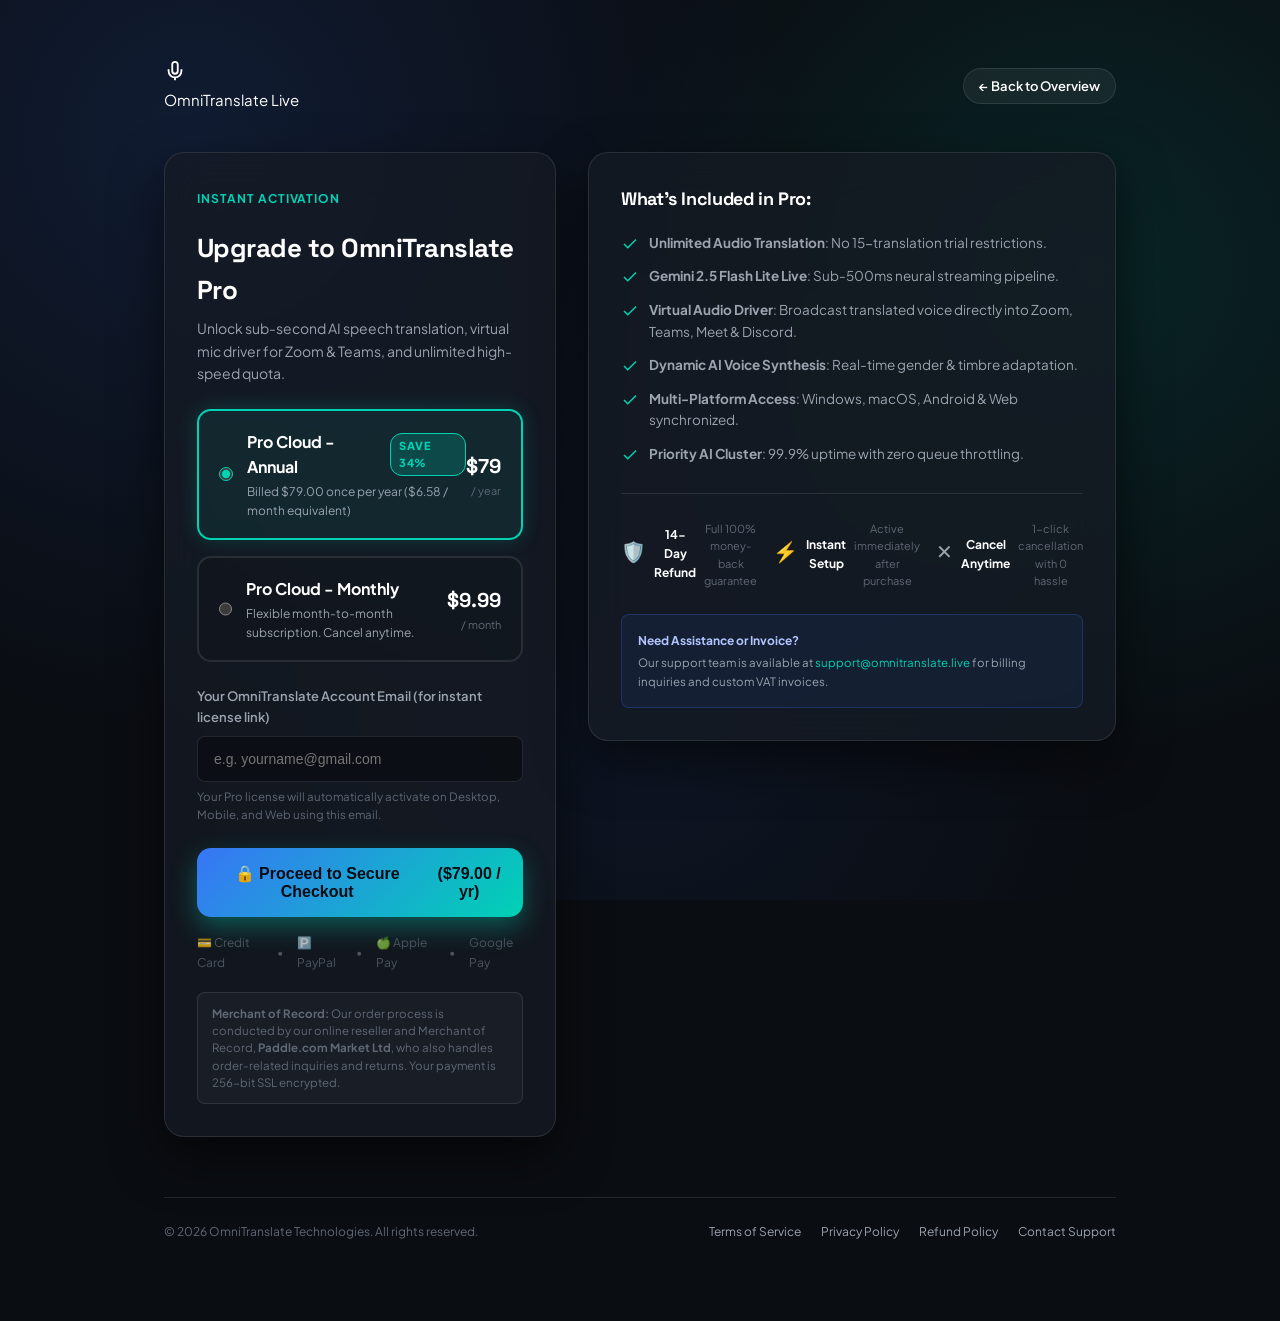
==== checkout.html @ 0e105b20 "feat(billing): add Paddle-compliant checkout page, refund policy, terms, privacy, and vercel routing" ====
<!DOCTYPE html>
<html lang="en">
<head>
  <meta charset="UTF-8">
  <meta name="viewport" content="width=device-width, initial-scale=1.0">
  <title>OmniTranslate Live - Secure Checkout &amp; Pro Upgrade</title>
  <meta name="description" content="Upgrade to OmniTranslate Live Pro Cloud. Unlimited sub-second speech translation, Gemini AI Flash Live, Virtual Audio Cable, and dynamic AI voice cloning.">
  <link rel="icon" href="data:image/svg+xml,<svg xmlns=%22http://www.w3.org/2000/svg%22 viewBox=%220 0 100 100%22><text y=%22.9em%22 font-size=%2290%22>⚡</text></svg>">
  
  <link rel="preconnect" href="https://fonts.googleapis.com">
  <link rel="preconnect" href="https://fonts.gstatic.com" crossorigin>
  <link href="https://fonts.googleapis.com/css2?family=Plus+Jakarta+Sans:wght@400;500;600;700;800&family=Space+Grotesk:wght@500;600;700&display=swap" rel="stylesheet">
  
  <link rel="stylesheet" href="styles.css">

  <style>
    .checkout-container {
      max-width: 1000px;
      margin: 40px auto 80px;
      padding: 0 24px;
    }

    .checkout-nav {
      display: flex;
      justify-content: space-between;
      align-items: center;
      padding: 20px 0 40px;
    }

    .checkout-grid {
      display: grid;
      grid-template-columns: 1.2fr 0.8fr;
      gap: 32px;
      align-items: start;
    }

    @media (max-width: 860px) {
      .checkout-grid {
        grid-template-columns: 1fr;
      }
    }

    .checkout-card {
      background: var(--surface-card);
      border: 1px solid var(--surface-border);
      border-radius: var(--radius-lg);
      padding: 32px;
      backdrop-filter: blur(20px);
      box-shadow: var(--shadow-glass);
    }

    .plan-selector-box {
      display: flex;
      flex-direction: column;
      gap: 16px;
      margin: 24px 0;
    }

    .plan-option {
      display: flex;
      align-items: center;
      justify-content: space-between;
      padding: 18px 20px;
      border: 2px solid var(--surface-border);
      border-radius: var(--radius-md);
      background: var(--surface-inner);
      cursor: pointer;
      transition: all 0.2s ease;
    }

    .plan-option:hover {
      border-color: rgba(56, 117, 246, 0.5);
      background: rgba(56, 117, 246, 0.05);
    }

    .plan-option.selected {
      border-color: var(--secondary-teal);
      background: rgba(0, 210, 180, 0.08);
      box-shadow: 0 0 20px rgba(0, 210, 180, 0.2);
    }

    .plan-radio-row {
      display: flex;
      align-items: center;
      gap: 14px;
    }

    .plan-radio {
      width: 20px;
      height: 20px;
      accent-color: var(--secondary-teal);
    }

    .plan-title {
      font-size: 16px;
      font-weight: 700;
      color: #FFF;
    }

    .plan-subtitle {
      font-size: 12px;
      color: var(--text-secondary);
      margin-top: 2px;
    }

    .plan-price-tag {
      text-align: right;
    }

    .plan-price-val {
      font-size: 20px;
      font-weight: 800;
      color: #FFF;
      font-family: var(--font-display);
    }

    .plan-price-period {
      font-size: 11px;
      color: var(--text-muted);
    }

    .save-pill {
      background: rgba(0, 210, 180, 0.2);
      border: 1px solid var(--secondary-teal);
      color: var(--secondary-teal);
      font-size: 11px;
      font-weight: 800;
      padding: 3px 8px;
      border-radius: 12px;
      text-transform: uppercase;
      letter-spacing: 0.5px;
      margin-left: 8px;
    }

    .checkout-input-group {
      margin-top: 20px;
    }

    .checkout-input-group label {
      display: block;
      font-size: 13px;
      font-weight: 600;
      color: var(--text-secondary);
      margin-bottom: 8px;
    }

    .checkout-input {
      width: 100%;
      background: rgba(10, 13, 18, 0.8);
      border: 1px solid var(--surface-border);
      border-radius: var(--radius-sm);
      padding: 14px 16px;
      color: #FFF;
      font-size: 14px;
      outline: none;
      transition: border-color 0.2s;
    }

    .checkout-input:focus {
      border-color: var(--secondary-teal);
      box-shadow: 0 0 15px rgba(0, 210, 180, 0.2);
    }

    .btn-checkout-submit {
      width: 100%;
      background: var(--primary-gradient);
      border: none;
      color: #070B14;
      font-size: 16px;
      font-weight: 800;
      padding: 16px;
      border-radius: var(--radius-md);
      cursor: pointer;
      display: flex;
      align-items: center;
      justify-content: center;
      gap: 10px;
      margin-top: 24px;
      transition: transform 0.2s, box-shadow 0.2s;
      box-shadow: 0 10px 25px rgba(0, 210, 180, 0.35);
    }

    .btn-checkout-submit:hover {
      transform: translateY(-2px);
      box-shadow: 0 15px 35px rgba(0, 210, 180, 0.5);
    }

    .trust-badges {
      display: grid;
      grid-template-columns: repeat(3, 1fr);
      gap: 16px;
      margin-top: 28px;
      padding-top: 24px;
      border-top: 1px solid var(--surface-border);
    }

    .trust-item {
      text-align: center;
    }

    .trust-icon {
      font-size: 20px;
      margin-bottom: 6px;
    }

    .trust-title {
      font-size: 12px;
      font-weight: 700;
      color: #FFF;
    }

    .trust-desc {
      font-size: 11px;
      color: var(--text-muted);
      margin-top: 2px;
    }

    .summary-feature-list {
      list-style: none;
      margin-top: 18px;
    }

    .summary-feature-item {
      display: flex;
      align-items: flex-start;
      gap: 10px;
      font-size: 13.5px;
      color: var(--text-secondary);
      margin-bottom: 12px;
    }

    .summary-feature-item svg {
      color: var(--secondary-teal);
      flex-shrink: 0;
      margin-top: 3px;
    }

    .payment-methods-row {
      display: flex;
      align-items: center;
      justify-content: center;
      gap: 14px;
      margin-top: 16px;
      opacity: 0.75;
      font-size: 12px;
      color: var(--text-muted);
    }

    .mor-notice {
      background: rgba(255, 255, 255, 0.03);
      border: 1px solid var(--surface-border);
      border-radius: var(--radius-sm);
      padding: 12px 14px;
      margin-top: 20px;
      font-size: 11.5px;
      color: var(--text-muted);
      line-height: 1.5;
    }
  </style>
</head>
<body>

  <div class="checkout-container">
    
    <!-- Top Navigation -->
    <div class="checkout-nav">
      <a href="/" class="brand" style="text-decoration:none;">
        <div class="brand-icon">
          <svg width="22" height="22" viewBox="0 0 24 24" fill="none" stroke="currentColor" stroke-width="2">
            <path d="M12 2a3 3 0 0 0-3 3v7a3 3 0 0 0 6 0V5a3 3 0 0 0-3-3Z"/>
            <path d="M19 10v2a7 7 0 0 1-14 0v-2"/>
            <line x1="12" y1="19" x2="12" y2="22"/>
          </svg>
        </div>
        <span>OmniTranslate Live</span>
      </a>

      <a href="/" class="btn btn-glass btn-sm">← Back to Overview</a>
    </div>

    <!-- Main Checkout Section -->
    <div class="checkout-grid">
      
      <!-- Left Column: Plan Selection & Email -->
      <div class="checkout-card">
        <span class="section-tag">Instant Activation</span>
        <h1 style="font-size:26px; font-weight:800; color:#FFF; margin-top:8px;">
          Upgrade to OmniTranslate Pro
        </h1>
        <p style="color:var(--text-secondary); font-size:14px; margin-top:6px;">
          Unlock sub-second AI speech translation, virtual mic driver for Zoom &amp; Teams, and unlimited high-speed quota.
        </p>

        <!-- Plan Selection -->
        <div class="plan-selector-box">
          
          <!-- Option 1: Annual -->
          <label class="plan-option selected" id="optAnnual">
            <div class="plan-radio-row">
              <input type="radio" name="plan" value="annual" class="plan-radio" checked>
              <div>
                <div style="display:flex; align-items:center;">
                  <span class="plan-title">Pro Cloud - Annual</span>
                  <span class="save-pill">Save 34%</span>
                </div>
                <div class="plan-subtitle">Billed $79.00 once per year ($6.58 / month equivalent)</div>
              </div>
            </div>
            <div class="plan-price-tag">
              <div class="plan-price-val">$79</div>
              <div class="plan-price-period">/ year</div>
            </div>
          </label>

          <!-- Option 2: Monthly -->
          <label class="plan-option" id="optMonthly">
            <div class="plan-radio-row">
              <input type="radio" name="plan" value="monthly" class="plan-radio">
              <div>
                <span class="plan-title">Pro Cloud - Monthly</span>
                <div class="plan-subtitle">Flexible month-to-month subscription. Cancel anytime.</div>
              </div>
            </div>
            <div class="plan-price-tag">
              <div class="plan-price-val">$9.99</div>
              <div class="plan-price-period">/ month</div>
            </div>
          </label>

        </div>

        <!-- Account Email -->
        <div class="checkout-input-group">
          <label for="checkoutEmail">Your OmniTranslate Account Email (for instant license link)</label>
          <input type="email" id="checkoutEmail" class="checkout-input" placeholder="e.g. yourname@gmail.com" required>
          <small style="color:var(--text-muted); font-size:11.5px; display:block; margin-top:6px;">
            Your Pro license will automatically activate on Desktop, Mobile, and Web using this email.
          </small>
        </div>

        <!-- Checkout Action Button -->
        <button id="btnProceedCheckout" class="btn-checkout-submit">
          <span>🔒 Proceed to Secure Checkout</span>
          <span id="btnPriceLabel">($79.00 / yr)</span>
        </button>

        <!-- Payment Brands -->
        <div class="payment-methods-row">
          <span>💳 Credit Card</span>
          <span>•</span>
          <span>🅿️ PayPal</span>
          <span>•</span>
          <span>🍏 Apple Pay</span>
          <span>•</span>
          <span>Google Pay</span>
        </div>

        <!-- Merchant of Record Disclosure (Paddle Compliance Requirement) -->
        <div class="mor-notice">
          <strong>Merchant of Record:</strong> Our order process is conducted by our online reseller and Merchant of Record, <strong>Paddle.com Market Ltd</strong>, who also handles order-related inquiries and returns. Your payment is 256-bit SSL encrypted.
        </div>
      </div>

      <!-- Right Column: Order Summary & Guarantee -->
      <div class="checkout-card">
        <h3 style="font-size:18px; font-weight:700; color:#FFF; margin-bottom:12px;">What's Included in Pro:</h3>
        
        <ul class="summary-feature-list">
          <li class="summary-feature-item">
            <svg width="18" height="18" fill="none" stroke="currentColor" stroke-width="2" viewBox="0 0 24 24"><polyline points="20 6 9 17 4 12"/></svg>
            <span><strong>Unlimited Audio Translation</strong>: No 15-translation trial restrictions.</span>
          </li>
          <li class="summary-feature-item">
            <svg width="18" height="18" fill="none" stroke="currentColor" stroke-width="2" viewBox="0 0 24 24"><polyline points="20 6 9 17 4 12"/></svg>
            <span><strong>Gemini 2.5 Flash Lite Live</strong>: Sub-500ms neural streaming pipeline.</span>
          </li>
          <li class="summary-feature-item">
            <svg width="18" height="18" fill="none" stroke="currentColor" stroke-width="2" viewBox="0 0 24 24"><polyline points="20 6 9 17 4 12"/></svg>
            <span><strong>Virtual Audio Driver</strong>: Broadcast translated voice directly into Zoom, Teams, Meet &amp; Discord.</span>
          </li>
          <li class="summary-feature-item">
            <svg width="18" height="18" fill="none" stroke="currentColor" stroke-width="2" viewBox="0 0 24 24"><polyline points="20 6 9 17 4 12"/></svg>
            <span><strong>Dynamic AI Voice Synthesis</strong>: Real-time gender &amp; timbre adaptation.</span>
          </li>
          <li class="summary-feature-item">
            <svg width="18" height="18" fill="none" stroke="currentColor" stroke-width="2" viewBox="0 0 24 24"><polyline points="20 6 9 17 4 12"/></svg>
            <span><strong>Multi-Platform Access</strong>: Windows, macOS, Android &amp; Web synchronized.</span>
          </li>
          <li class="summary-feature-item">
            <svg width="18" height="18" fill="none" stroke="currentColor" stroke-width="2" viewBox="0 0 24 24"><polyline points="20 6 9 17 4 12"/></svg>
            <span><strong>Priority AI Cluster</strong>: 99.9% uptime with zero queue throttling.</span>
          </li>
        </ul>

        <!-- Trust & Guarantee Grid -->
        <div class="trust-badges">
          <div class="trust-item">
            <div class="trust-icon">🛡️</div>
            <div class="trust-title">14-Day Refund</div>
            <div class="trust-desc">Full 100% money-back guarantee</div>
          </div>
          <div class="trust-item">
            <div class="trust-icon">⚡</div>
            <div class="trust-title">Instant Setup</div>
            <div class="trust-desc">Active immediately after purchase</div>
          </div>
          <div class="trust-item">
            <div class="trust-icon">✕</div>
            <div class="trust-title">Cancel Anytime</div>
            <div class="trust-desc">1-click cancellation with 0 hassle</div>
          </div>
        </div>

        <div style="margin-top:24px; padding:16px; background:rgba(56, 117, 246, 0.08); border:1px solid rgba(56, 117, 246, 0.25); border-radius:var(--radius-sm);">
          <div style="font-size:12px; font-weight:700; color:#B2C5FF; margin-bottom:4px;">Need Assistance or Invoice?</div>
          <p style="font-size:11.5px; color:var(--text-secondary); margin:0;">
            Our support team is available at <a href="mailto:support@omnitranslate.live" style="color:var(--secondary-teal); text-decoration:none;">support@omnitranslate.live</a> for billing inquiries and custom VAT invoices.
          </p>
        </div>

      </div>

    </div>

    <!-- Compliance Footer Links (Required by Paddle) -->
    <div style="margin-top:60px; padding-top:24px; border-top:1px solid var(--surface-border); display:flex; justify-content:space-between; align-items:center; flex-wrap:wrap; gap:16px; font-size:12px; color:var(--text-muted);">
      <div>&copy; 2026 OmniTranslate Technologies. All rights reserved.</div>
      <div style="display:flex; gap:20px;">
        <a href="terms.html" style="color:var(--text-secondary); text-decoration:none;">Terms of Service</a>
        <a href="privacy.html" style="color:var(--text-secondary); text-decoration:none;">Privacy Policy</a>
        <a href="refund.html" style="color:var(--text-secondary); text-decoration:none;">Refund Policy</a>
        <a href="mailto:support@omnitranslate.live" style="color:var(--text-secondary); text-decoration:none;">Contact Support</a>
      </div>
    </div>

  </div>

  <!-- Paddle.js Integration -->
  <script src="https://cdn.paddle.com/paddle/v2/paddle.js"></script>
  <script>
    // Initialize Paddle Billing
    // Replace with your Paddle Client-side Token when ready:
    // Paddle.Environment.set('sandbox'); // or 'production'
    // Paddle.Initialize({ token: 'YOUR_PADDLE_CLIENT_TOKEN' });

    let currentPlan = 'annual';
    const optAnnual = document.getElementById('optAnnual');
    const optMonthly = document.getElementById('optMonthly');
    const btnPriceLabel = document.getElementById('btnPriceLabel');
    const checkoutEmailInput = document.getElementById('checkoutEmail');

    // Auto-fill email if passed in query string: ?email=user@example.com&plan=annual
    const urlParams = new URLSearchParams(window.location.search);
    const emailParam = urlParams.get('email');
    const planParam = urlParams.get('plan');

    if (emailParam) {
      checkoutEmailInput.value = emailParam;
    }

    if (planParam === 'monthly') {
      selectPlan('monthly');
    } else {
      selectPlan('annual');
    }

    optAnnual.addEventListener('click', () => selectPlan('annual'));
    optMonthly.addEventListener('click', () => selectPlan('monthly'));

    function selectPlan(plan) {
      currentPlan = plan;
      if (plan === 'annual') {
        optAnnual.classList.add('selected');
        optAnnual.querySelector('input').checked = true;
        optMonthly.classList.remove('selected');
        optMonthly.querySelector('input').checked = false;
        btnPriceLabel.textContent = '($79.00 / yr)';
      } else {
        optMonthly.classList.add('selected');
        optMonthly.querySelector('input').checked = true;
        optAnnual.classList.remove('selected');
        optAnnual.querySelector('input').checked = false;
        btnPriceLabel.textContent = '($9.99 / mo)';
      }
    }

    document.getElementById('btnProceedCheckout').addEventListener('click', () => {
      const email = checkoutEmailInput.value.trim();
      if (!email || !email.includes('@')) {
        alert('Please enter your account email to proceed with checkout.');
        checkoutEmailInput.focus();
        return;
      }

      // If Paddle.js is initialized with live token:
      if (window.Paddle && window.Paddle.Checkout) {
        try {
          window.Paddle.Checkout.open({
            settings: {
              displayMode: 'overlay',
              theme: 'dark',
              locale: 'en'
            },
            customer: {
              email: email
            },
            items: [
              {
                // Paddle Price ID (configurable in Paddle dashboard)
                priceId: currentPlan === 'annual' ? 'pri_pro_annual_79' : 'pri_pro_monthly_999',
                quantity: 1
              }
            ]
          });
          return;
        } catch (e) {
          console.warn('Paddle.js checkout fallback:', e);
        }
      }

      // Friendly fallback alert if Paddle token is still in setup
      alert(`Proceeding to Paddle Checkout for OmniTranslate Pro (${currentPlan === 'annual' ? '$79/year' : '$9.99/month'}) for ${email}. Once your Paddle Client Token is entered, this opens the Paddle payment modal!`);
    });
  </script>
</body>
</html>
---- styles.css ----
:root {
  --surface-dark: #0A0D12;
  --surface-elevated: #12161F;
  --surface-card: rgba(22, 27, 36, 0.75);
  --surface-card-hover: rgba(28, 35, 48, 0.85);
  --surface-inner: rgba(18, 22, 30, 0.6);
  --surface-border: rgba(255, 255, 255, 0.1);
  --surface-border-active: rgba(56, 117, 246, 0.5);
  --surface-border-glow: rgba(0, 210, 180, 0.4);

  --primary-blue: #3875F6;
  --primary-light: #B2C5FF;
  --primary-gradient: linear-gradient(135deg, #3875F6 0%, #00D2B4 100%);
  --secondary-teal: #00D2B4;
  --teal-glow: rgba(0, 210, 180, 0.25);
  --accent-gold: #FEE75C;

  --text-primary: #FFFFFF;
  --text-secondary: #9BA3AF;
  --text-muted: #606876;

  --font-display: 'Space Grotesk', -apple-system, BlinkMacSystemFont, sans-serif;
  --font-body: 'Plus Jakarta Sans', -apple-system, BlinkMacSystemFont, sans-serif;

  --radius-sm: 8px;
  --radius-md: 14px;
  --radius-lg: 20px;
  --radius-xl: 28px;
  --radius-full: 9999px;

  --shadow-glass: 0 20px 50px rgba(0, 0, 0, 0.55);
  --shadow-glow: 0 0 35px rgba(56, 117, 246, 0.25);
  --shadow-teal: 0 0 30px rgba(0, 210, 180, 0.25);
}

*, *::before, *::after {
  box-sizing: border-box;
  margin: 0;
  padding: 0;
}

html {
  scroll-behavior: smooth;
  color-scheme: dark;
}

body {
  background-color: var(--surface-dark);
  color: var(--text-primary);
  font-family: var(--font-body);
  font-size: 15px;
  line-height: 1.6;
  overflow-x: hidden;
  -webkit-font-smoothing: antialiased;
  background-image: 
    radial-gradient(circle at 15% 15%, rgba(56, 117, 246, 0.14) 0%, transparent 45%),
    radial-gradient(circle at 85% 30%, rgba(0, 210, 180, 0.12) 0%, transparent 40%),
    radial-gradient(circle at 50% 80%, rgba(56, 117, 246, 0.08) 0%, transparent 50%);
  background-attachment: fixed;
}

/* Typography Helpers */
h1, h2, h3, h4, h5, h6 {
  font-family: var(--font-display);
  font-weight: 700;
  letter-spacing: -0.02em;
  color: var(--text-primary);
}

a {
  color: inherit;
  text-decoration: none;
}

/* Navigation Bar */
.navbar {
  position: sticky;
  top: 0;
  z-index: 1000;
  background: rgba(10, 13, 18, 0.82);
  backdrop-filter: blur(20px);
  -webkit-backdrop-filter: blur(20px);
  border-bottom: 1px solid var(--surface-border);
  padding: 14px 0;
}

.nav-container {
  max-width: 1240px;
  margin: 0 auto;
  padding: 0 24px;
  display: flex;
  align-items: center;
  justify-content: space-between;
}

.brand-logo {
  display: flex;
  align-items: center;
  gap: 10px;
  font-family: var(--font-display);
  font-size: 20px;
  font-weight: 700;
}

.brand-icon-box {
  width: 36px;
  height: 36px;
  border-radius: var(--radius-md);
  background: linear-gradient(135deg, rgba(56, 117, 246, 0.25), rgba(0, 210, 180, 0.25));
  border: 1px solid rgba(0, 210, 180, 0.4);
  display: flex;
  align-items: center;
  justify-content: center;
  color: var(--secondary-teal);
}

.brand-badge {
  font-size: 10px;
  font-weight: 700;
  padding: 2px 7px;
  border-radius: var(--radius-full);
  background: rgba(0, 210, 180, 0.15);
  border: 1px solid rgba(0, 210, 180, 0.4);
  color: var(--secondary-teal);
  letter-spacing: 0.04em;
}

.nav-links {
  display: flex;
  align-items: center;
  gap: 32px;
  list-style: none;
}

.nav-link {
  color: var(--text-secondary);
  font-size: 14px;
  font-weight: 500;
  transition: color 0.2s ease;
}

.nav-link:hover {
  color: var(--text-primary);
}

.nav-actions {
  display: flex;
  align-items: center;
  gap: 12px;
}

/* Button Components */
.btn {
  display: inline-flex;
  align-items: center;
  justify-content: center;
  gap: 8px;
  padding: 10px 20px;
  border-radius: var(--radius-full);
  font-size: 14px;
  font-weight: 600;
  cursor: pointer;
  transition: all 0.25s cubic-bezier(0.16, 1, 0.3, 1);
  border: none;
}

.btn-primary {
  background: var(--primary-gradient);
  color: #070B11;
  font-weight: 700;
  box-shadow: 0 4px 20px rgba(0, 210, 180, 0.25);
}

.btn-primary:hover {
  transform: translateY(-2px);
  box-shadow: 0 8px 30px rgba(0, 210, 180, 0.45);
}

.btn-glass {
  background: rgba(255, 255, 255, 0.06);
  color: var(--text-primary);
  border: 1px solid var(--surface-border);
  backdrop-filter: blur(12px);
}

.btn-glass:hover {
  background: rgba(255, 255, 255, 0.12);
  border-color: rgba(255, 255, 255, 0.25);
  transform: translateY(-2px);
}

.btn-sm {
  padding: 7px 15px;
  font-size: 13px;
}

.btn-lg {
  padding: 14px 28px;
  font-size: 16px;
}

/* Hero Section */
.hero-section {
  padding: 80px 0 100px;
  position: relative;
  overflow: hidden;
}

.hero-container {
  max-width: 1240px;
  margin: 0 auto;
  padding: 0 24px;
  display: grid;
  grid-template-columns: 1.15fr 1fr;
  gap: 60px;
  align-items: center;
}

.hero-badge {
  display: inline-flex;
  align-items: center;
  gap: 8px;
  padding: 6px 14px;
  border-radius: var(--radius-full);
  background: rgba(56, 117, 246, 0.12);
  border: 1px solid rgba(56, 117, 246, 0.35);
  font-size: 12px;
  font-weight: 600;
  color: var(--primary-light);
  margin-bottom: 24px;
}

.live-dot {
  width: 8px;
  height: 8px;
  border-radius: 50%;
  background-color: var(--secondary-teal);
  box-shadow: 0 0 10px var(--secondary-teal);
  animation: pulse-dot 2s infinite;
}

@keyframes pulse-dot {
  0%, 100% { opacity: 1; transform: scale(1); }
  50% { opacity: 0.5; transform: scale(0.85); }
}

.hero-title {
  font-size: 54px;
  line-height: 1.12;
  margin-bottom: 20px;
  letter-spacing: -0.03em;
}

.gradient-text {
  background: linear-gradient(135deg, #FFFFFF 30%, #B2C5FF 70%, #00D2B4 100%);
  -webkit-background-clip: text;
  -webkit-text-fill-color: transparent;
}

.hero-subtitle {
  font-size: 18px;
  color: var(--text-secondary);
  line-height: 1.6;
  margin-bottom: 36px;
  max-width: 540px;
}

.hero-cta-group {
  display: flex;
  flex-wrap: wrap;
  gap: 14px;
  margin-bottom: 40px;
}

.hero-trust-badges {
  display: flex;
  align-items: center;
  gap: 24px;
  padding-top: 24px;
  border-top: 1px solid rgba(255, 255, 255, 0.08);
}

.trust-item {
  display: flex;
  align-items: center;
  gap: 8px;
  font-size: 13px;
  color: var(--text-secondary);
}

.trust-item svg {
  color: var(--secondary-teal);
}

/* Device Mockups Container */
.hero-visual-wrapper {
  position: relative;
  display: flex;
  justify-content: center;
}

.phone-mockup {
  width: 320px;
  height: 640px;
  background: #0E1218;
  border-radius: 46px;
  padding: 12px;
  border: 4px solid #232938;
  box-shadow: var(--shadow-glass), 0 0 60px rgba(56, 117, 246, 0.2);
  position: relative;
  z-index: 2;
  overflow: hidden;
}

.phone-screen {
  width: 100%;
  height: 100%;
  background: #10141A;
  border-radius: 36px;
  padding: 16px 14px;
  display: flex;
  flex-direction: column;
  position: relative;
  overflow: hidden;
}

.phone-island {
  width: 100px;
  height: 24px;
  background: #000;
  border-radius: var(--radius-full);
  margin: 0 auto 16px;
}

/* Glass Card Component */
.glass-card {
  background: var(--surface-card);
  backdrop-filter: blur(24px);
  -webkit-backdrop-filter: blur(24px);
  border: 1px solid var(--surface-border);
  border-radius: var(--radius-lg);
  box-shadow: var(--shadow-glass);
  position: relative;
  overflow: hidden;
  transition: all 0.3s cubic-bezier(0.16, 1, 0.3, 1);
}

.glass-card::before {
  content: '';
  position: absolute;
  top: 0;
  left: 0;
  right: 0;
  height: 1px;
  background: linear-gradient(90deg, transparent, rgba(255, 255, 255, 0.25), transparent);
}

.glass-card:hover {
  border-color: rgba(255, 255, 255, 0.22);
  transform: translateY(-4px);
  box-shadow: 0 25px 60px rgba(0, 0, 0, 0.65), var(--shadow-glow);
}

/* Phone Mockup Internal Components */
.phone-top-bar {
  display: flex;
  align-items: center;
  justify-content: space-between;
  margin-bottom: 14px;
}

.phone-hero-hud {
  padding: 14px;
  margin-bottom: 12px;
}

.phone-hud-header {
  display: flex;
  align-items: center;
  justify-content: space-between;
  margin-bottom: 10px;
}

.phone-hud-pill {
  display: inline-flex;
  align-items: center;
  gap: 5px;
  padding: 3px 8px;
  border-radius: var(--radius-full);
  background: rgba(0, 210, 180, 0.12);
  border: 1px solid rgba(0, 210, 180, 0.3);
  font-size: 10px;
  font-weight: 700;
  color: var(--secondary-teal);
}

.phone-lang-row {
  display: flex;
  align-items: center;
  justify-content: space-between;
  margin-bottom: 12px;
}

.phone-lang-box {
  flex: 1;
  background: var(--surface-inner);
  border: 1px solid var(--surface-border);
  border-radius: var(--radius-md);
  padding: 6px 10px;
}

.phone-lang-box .label {
  font-size: 8px;
  font-weight: 700;
  color: var(--text-secondary);
  text-transform: uppercase;
}

.phone-lang-box .val {
  font-size: 12px;
  font-weight: 700;
  color: var(--text-primary);
}

.phone-swap-btn {
  width: 28px;
  height: 28px;
  border-radius: 50%;
  background: rgba(255, 255, 255, 0.08);
  border: 1px solid var(--surface-border);
  display: flex;
  align-items: center;
  justify-content: center;
  margin: 0 6px;
  color: var(--primary-light);
}

.phone-btn-start {
  width: 100%;
  padding: 10px;
  border-radius: var(--radius-full);
  background: var(--primary-gradient);
  border: none;
  color: #070B11;
  font-size: 12px;
  font-weight: 700;
  cursor: pointer;
}

/* Floating Subtitle Bubble inside Mockup */
.mockup-floating-bubble {
  background: rgba(18, 22, 30, 0.85);
  backdrop-filter: blur(20px);
  border: 1px solid var(--surface-border-active);
  border-radius: var(--radius-md);
  padding: 12px;
  margin-bottom: 10px;
  box-shadow: 0 10px 30px rgba(0, 0, 0, 0.5);
}

.mockup-sub-header {
  display: flex;
  align-items: center;
  justify-content: space-between;
  margin-bottom: 6px;
}

.audio-waves-anim {
  display: flex;
  align-items: center;
  gap: 3px;
  height: 14px;
}

.wave-bar {
  width: 3px;
  height: 100%;
  background: var(--secondary-teal);
  border-radius: 2px;
  animation: wave-bounce 1.2s infinite ease-in-out;
}

.wave-bar:nth-child(2) { animation-delay: 0.15s; height: 60%; }
.wave-bar:nth-child(3) { animation-delay: 0.3s; height: 100%; }
.wave-bar:nth-child(4) { animation-delay: 0.45s; height: 40%; }
.wave-bar:nth-child(5) { animation-delay: 0.6s; height: 80%; }

@keyframes wave-bounce {
  0%, 100% { transform: scaleY(0.3); }
  50% { transform: scaleY(1); }
}

.sub-original {
  font-size: 11px;
  color: var(--text-secondary);
  line-height: 1.4;
  margin-bottom: 4px;
}

.sub-translated {
  font-size: 13px;
  font-weight: 700;
  color: var(--text-primary);
  line-height: 1.4;
}

/* Desktop Mockup Overlay Behind Phone */
.desktop-backdrop-card {
  position: absolute;
  right: -100px;
  bottom: 30px;
  width: 380px;
  background: rgba(18, 22, 32, 0.88);
  backdrop-filter: blur(24px);
  border: 1px solid var(--surface-border-active);
  border-radius: var(--radius-lg);
  padding: 18px;
  box-shadow: var(--shadow-glass), 0 0 50px rgba(56, 117, 246, 0.25);
  z-index: 3;
}

.desktop-hud-title {
  display: flex;
  align-items: center;
  justify-content: space-between;
  margin-bottom: 12px;
}

.hud-call-badge {
  display: inline-flex;
  align-items: center;
  gap: 6px;
  font-size: 11px;
  font-weight: 600;
  color: var(--primary-light);
  background: rgba(56, 117, 246, 0.15);
  border: 1px solid rgba(56, 117, 246, 0.3);
  padding: 3px 9px;
  border-radius: var(--radius-full);
}

.desktop-hud-controls {
  display: flex;
  align-items: center;
  gap: 10px;
  margin-top: 12px;
  padding-top: 10px;
  border-top: 1px solid rgba(255, 255, 255, 0.08);
}

.hud-mode-pill {
  padding: 4px 10px;
  border-radius: var(--radius-full);
  font-size: 11px;
  font-weight: 700;
  background: rgba(0, 210, 180, 0.15);
  border: 1px solid rgba(0, 210, 180, 0.35);
  color: var(--secondary-teal);
}

/* Platform Showcase Selector Tabs */
.section-header {
  text-align: center;
  max-width: 680px;
  margin: 0 auto 50px;
}

.section-tag {
  display: inline-block;
  font-size: 12px;
  font-weight: 700;
  letter-spacing: 0.08em;
  text-transform: uppercase;
  color: var(--secondary-teal);
  margin-bottom: 12px;
}

.section-title {
  font-size: 38px;
  line-height: 1.2;
  margin-bottom: 16px;
}

.section-desc {
  font-size: 16px;
  color: var(--text-secondary);
}

.platform-tabs-nav {
  display: flex;
  justify-content: center;
  gap: 8px;
  background: rgba(22, 27, 36, 0.8);
  border: 1px solid var(--surface-border);
  padding: 5px;
  border-radius: var(--radius-full);
  width: fit-content;
  margin: 0 auto 50px;
}

.platform-tab-btn {
  display: flex;
  align-items: center;
  gap: 8px;
  padding: 10px 24px;
  border-radius: var(--radius-full);
  font-size: 14px;
  font-weight: 600;
  background: transparent;
  color: var(--text-secondary);
  border: none;
  cursor: pointer;
  transition: all 0.2s ease;
}

.platform-tab-btn.active {
  background: var(--primary-gradient);
  color: #070B11;
  font-weight: 700;
  box-shadow: 0 4px 15px rgba(0, 210, 180, 0.3);
}

/* Feature Cards Grid */
.features-grid {
  display: grid;
  grid-template-columns: repeat(3, 1fr);
  gap: 24px;
  max-width: 1240px;
  margin: 0 auto;
  padding: 0 24px;
}

.feature-card {
  padding: 32px 28px;
  display: flex;
  flex-direction: column;
}

.feature-icon-wrapper {
  width: 52px;
  height: 52px;
  border-radius: var(--radius-md);
  background: rgba(56, 117, 246, 0.12);
  border: 1px solid rgba(56, 117, 246, 0.25);
  display: flex;
  align-items: center;
  justify-content: center;
  color: var(--primary-light);
  margin-bottom: 22px;
}

.feature-card.highlight-teal .feature-icon-wrapper {
  background: rgba(0, 210, 180, 0.12);
  border-color: rgba(0, 210, 180, 0.3);
  color: var(--secondary-teal);
}

.feature-card.highlight-gold .feature-icon-wrapper {
  background: rgba(254, 231, 92, 0.12);
  border-color: rgba(254, 231, 92, 0.3);
  color: var(--accent-gold);
}

.feature-title {
  font-size: 20px;
  margin-bottom: 12px;
}

.feature-text {
  font-size: 14px;
  color: var(--text-secondary);
  line-height: 1.6;
  flex: 1;
}

.feature-footer-pill {
  margin-top: 20px;
  display: inline-flex;
  align-items: center;
  gap: 6px;
  font-size: 11px;
  font-weight: 700;
  color: var(--text-secondary);
  background: rgba(255, 255, 255, 0.05);
  border: 1px solid rgba(255, 255, 255, 0.08);
  padding: 4px 10px;
  border-radius: var(--radius-full);
  width: fit-content;
}

/* Interactive Live Translation Playground */
.playground-section {
  padding: 90px 0;
  position: relative;
}

.playground-box {
  max-width: 980px;
  margin: 0 auto;
  padding: 36px;
}

.playground-controls {
  display: flex;
  align-items: center;
  justify-content: space-between;
  flex-wrap: wrap;
  gap: 16px;
  padding-bottom: 24px;
  margin-bottom: 24px;
  border-bottom: 1px solid var(--surface-border);
}

.scenario-chips {
  display: flex;
  flex-wrap: wrap;
  gap: 8px;
}

.scenario-chip {
  padding: 7px 14px;
  border-radius: var(--radius-full);
  background: rgba(255, 255, 255, 0.05);
  border: 1px solid var(--surface-border);
  font-size: 12px;
  font-weight: 600;
  color: var(--text-secondary);
  cursor: pointer;
  transition: all 0.2s ease;
}

.scenario-chip.active {
  background: rgba(0, 210, 180, 0.15);
  border-color: var(--secondary-teal);
  color: var(--secondary-teal);
}

.playground-viewport {
  background: var(--surface-inner);
  border: 1px solid var(--surface-border);
  border-radius: var(--radius-md);
  padding: 24px;
  display: flex;
  flex-direction: column;
  gap: 16px;
}

.stream-segment {
  display: flex;
  flex-direction: column;
  gap: 6px;
}

.stream-tag {
  display: inline-flex;
  align-items: center;
  gap: 6px;
  font-size: 11px;
  font-weight: 700;
  color: var(--secondary-teal);
}

.stream-original {
  font-size: 14px;
  color: var(--text-secondary);
}

.stream-translated {
  font-size: 18px;
  font-weight: 700;
  color: var(--text-primary);
  line-height: 1.5;
}

/* Pricing Section */
.pricing-section {
  padding: 90px 0 110px;
}

.billing-toggle {
  display: flex;
  align-items: center;
  justify-content: center;
  gap: 12px;
  margin-bottom: 50px;
  font-size: 14px;
  font-weight: 600;
}

.toggle-switch {
  width: 48px;
  height: 26px;
  background: rgba(255, 255, 255, 0.12);
  border-radius: var(--radius-full);
  padding: 3px;
  cursor: pointer;
  position: relative;
  transition: background 0.2s ease;
}

.toggle-knob {
  width: 20px;
  height: 20px;
  background: #FFF;
  border-radius: 50%;
  transition: transform 0.2s ease;
}

.toggle-switch.annual {
  background: var(--secondary-teal);
}

.toggle-switch.annual .toggle-knob {
  transform: translateX(22px);
  background: #000;
}

.save-badge {
  background: rgba(254, 231, 92, 0.15);
  border: 1px solid rgba(254, 231, 92, 0.4);
  color: var(--accent-gold);
  font-size: 11px;
  font-weight: 700;
  padding: 3px 8px;
  border-radius: var(--radius-full);
}

.pricing-grid {
  display: grid;
  grid-template-columns: repeat(3, 1fr);
  gap: 28px;
  max-width: 1180px;
  margin: 0 auto;
  padding: 0 24px;
}

.pricing-card {
  padding: 40px 32px;
  display: flex;
  flex-direction: column;
}

.pricing-card.featured {
  border-color: rgba(56, 117, 246, 0.5);
  box-shadow: 0 0 40px rgba(56, 117, 246, 0.2);
  position: relative;
}

.popular-tag {
  position: absolute;
  top: 16px;
  right: 20px;
  background: var(--primary-gradient);
  color: #000;
  font-size: 10px;
  font-weight: 800;
  letter-spacing: 0.06em;
  text-transform: uppercase;
  padding: 4px 10px;
  border-radius: var(--radius-full);
}

.tier-name {
  font-size: 22px;
  margin-bottom: 6px;
}

.tier-desc {
  font-size: 13px;
  color: var(--text-secondary);
  margin-bottom: 24px;
}

.price-row {
  display: flex;
  align-items: baseline;
  gap: 6px;
  margin-bottom: 28px;
}

.price-amount {
  font-family: var(--font-display);
  font-size: 46px;
  font-weight: 700;
}

.price-period {
  font-size: 14px;
  color: var(--text-secondary);
}

.tier-features {
  list-style: none;
  display: flex;
  flex-direction: column;
  gap: 14px;
  margin-bottom: 36px;
  flex: 1;
}

.tier-feature-item {
  display: flex;
  align-items: flex-start;
  gap: 10px;
  font-size: 14px;
  color: var(--text-primary);
}

.tier-feature-item svg {
  flex-shrink: 0;
  margin-top: 3px;
  color: var(--secondary-teal);
}

/* App Store Download Badges Section */
.downloads-section {
  padding: 70px 0 90px;
  text-align: center;
}

.downloads-box {
  max-width: 900px;
  margin: 0 auto;
  padding: 50px 30px;
}

.store-buttons-grid {
  display: flex;
  flex-wrap: wrap;
  justify-content: center;
  gap: 16px;
  margin-top: 32px;
}

.store-btn {
  display: inline-flex;
  align-items: center;
  gap: 14px;
  background: rgba(22, 27, 36, 0.9);
  border: 1px solid var(--surface-border);
  padding: 12px 22px;
  border-radius: var(--radius-md);
  transition: all 0.2s ease;
  text-align: left;
}

.store-btn:hover {
  border-color: rgba(255, 255, 255, 0.3);
  transform: translateY(-3px);
  background: rgba(30, 37, 50, 0.95);
}

.store-btn svg {
  width: 28px;
  height: 28px;
  color: var(--text-primary);
}

.store-btn-text .subtext {
  font-size: 10px;
  text-transform: uppercase;
  color: var(--text-secondary);
  letter-spacing: 0.05em;
}

.store-btn-text .maintext {
  font-family: var(--font-display);
  font-size: 16px;
  font-weight: 700;
  color: var(--text-primary);
}

/* Footer */
.footer {
  border-top: 1px solid var(--surface-border);
  padding: 50px 0 30px;
  background: rgba(8, 10, 14, 0.95);
}

.footer-container {
  max-width: 1240px;
  margin: 0 auto;
  padding: 0 24px;
  display: flex;
  align-items: center;
  justify-content: space-between;
  flex-wrap: wrap;
  gap: 20px;
}

.footer-meta {
  color: var(--text-muted);
  font-size: 13px;
}

.footer-links {
  display: flex;
  gap: 24px;
  list-style: none;
}

.footer-links a {
  color: var(--text-secondary);
  font-size: 13px;
  transition: color 0.2s;
}

.footer-links a:hover {
  color: var(--text-primary);
}

/* Responsive Media Queries */
@media (max-width: 1024px) {
  .hero-container {
    grid-template-columns: 1fr;
    text-align: center;
    gap: 40px;
  }
  .hero-subtitle {
    margin: 0 auto 36px;
  }
  .hero-cta-group {
    justify-content: center;
  }
  .hero-trust-badges {
    justify-content: center;
  }
  .desktop-backdrop-card {
    display: none;
  }
  .features-grid {
    grid-template-columns: repeat(2, 1fr);
  }
  .pricing-grid {
    grid-template-columns: 1fr;
    max-width: 480px;
  }
}

@media (max-width: 768px) {
  .nav-links {
    display: none;
  }
  .hero-title {
    font-size: 38px;
  }
  .features-grid {
    grid-template-columns: 1fr;
  }
  .playground-controls {
    flex-direction: column;
    align-items: flex-start;
  }
}

/* Web Account & Usage Modal */
.web-modal-overlay {
  position: fixed;
  inset: 0;
  background: rgba(3, 7, 18, 0.85);
  backdrop-filter: blur(12px);
  display: flex;
  align-items: center;
  justify-content: center;
  z-index: 99999;
  padding: 20px;
}
.web-modal-overlay.hidden {
  display: none !important;
}
.web-modal-card {
  background: #0B0F19;
  border: 1.5px solid rgba(0, 210, 180, 0.35);
  border-radius: 18px;
  padding: 24px;
  width: 100%;
  max-width: 440px;
  box-shadow: 0 20px 60px rgba(0, 0, 0, 0.8), 0 0 30px rgba(0, 210, 180, 0.15);
}
.web-modal-header {
  display: flex;
  justify-content: space-between;
  align-items: center;
}
.btn-modal-close {
  background: none;
  border: none;
  color: #9BA3AF;
  font-size: 18px;
  cursor: pointer;
  padding: 4px;
}
.btn-modal-close:hover {
  color: #FFF;
}
.web-styled-input {
  width: 100%;
  background: rgba(15, 23, 42, 0.8);
  border: 1px solid rgba(255, 255, 255, 0.15);
  color: #FFF;
  font-size: 13px;
  padding: 10px 14px;
  border-radius: 10px;
  outline: none;
  box-sizing: border-box;
}
.web-styled-input:focus {
  border-color: #00D2B4;
}
.web-result-box {
  background: rgba(15, 23, 42, 0.9);
  border: 1px solid rgba(255, 255, 255, 0.1);
  border-radius: 12px;
  padding: 14px;
}
.web-result-box.hidden {
  display: none;
}
.web-progress-bar-bg {
  width: 100%;
  height: 8px;
  background: rgba(255, 255, 255, 0.08);
  border-radius: 6px;
  overflow: hidden;
}
.web-progress-bar-fill {
  height: 100%;
  background: linear-gradient(90deg, #3B82F6, #00D2B4);
  border-radius: 6px;
  transition: width 0.3s ease;
}
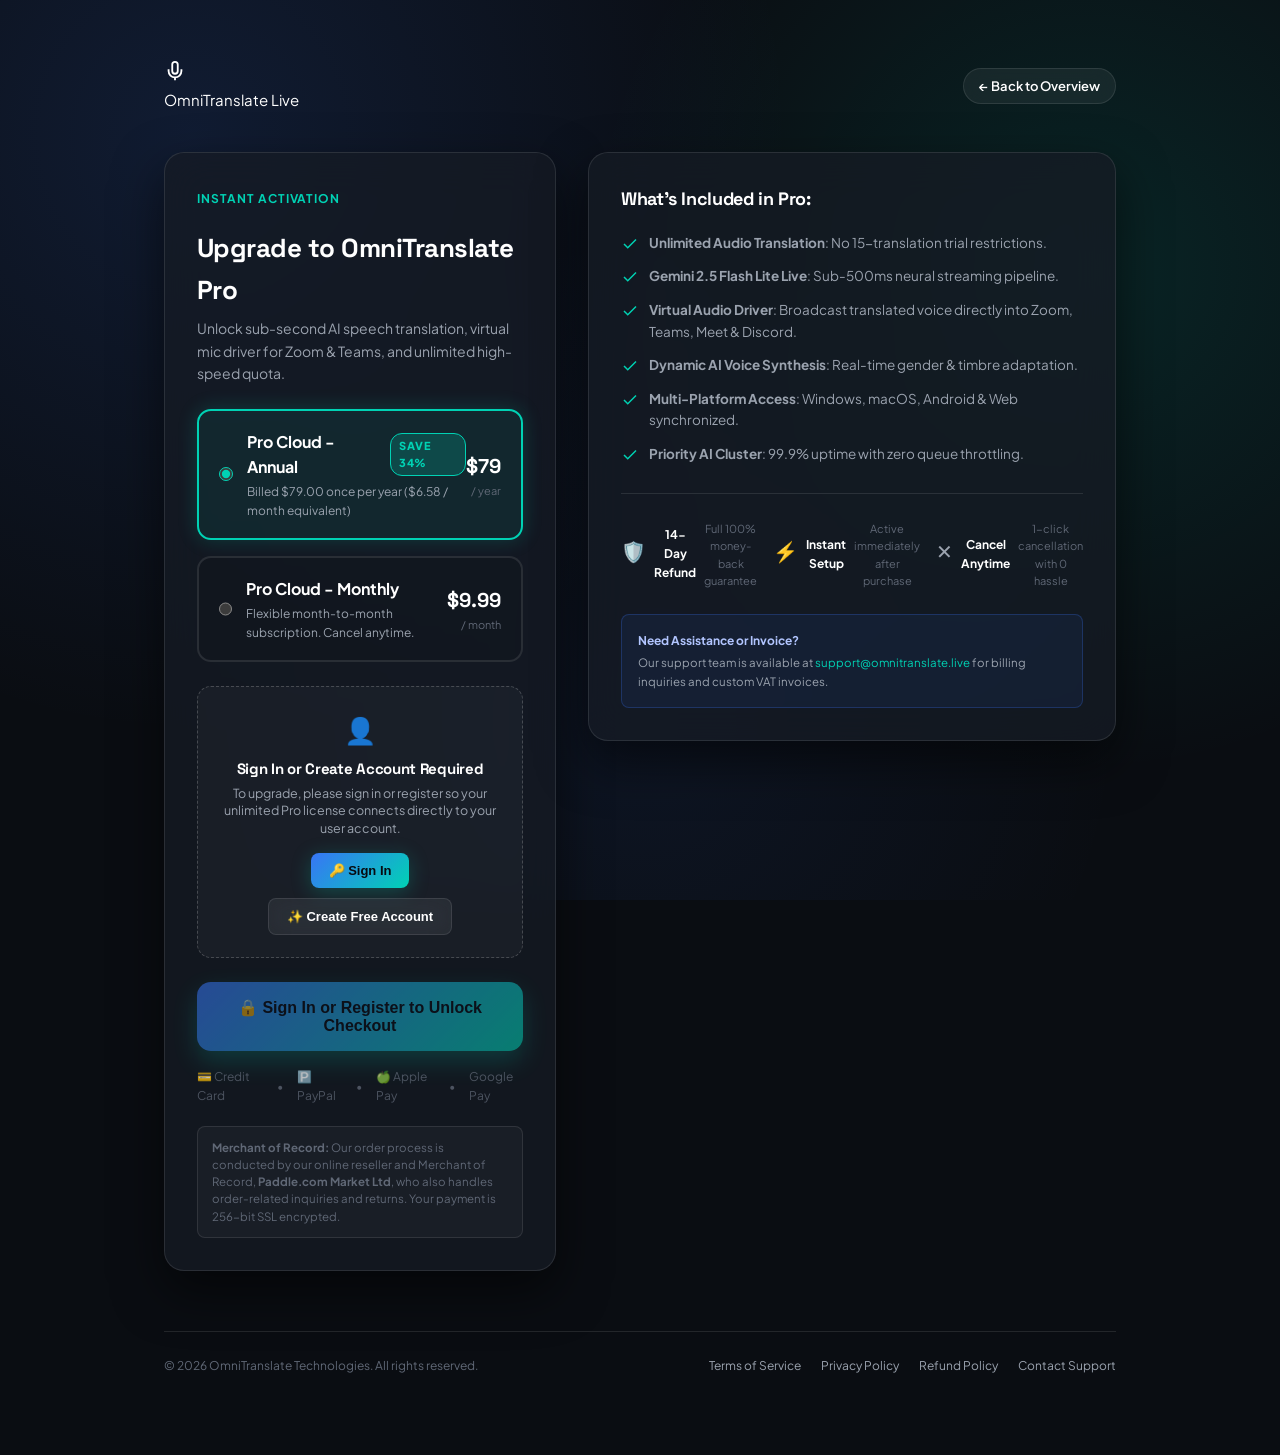
==== commit 4554d33c: "feat(auth): enforce user authentication before upgrading to Pro and add shared OmniAuth modal" ====
--- a/checkout.html
+++ b/checkout.html
@@ -279,7 +279,7 @@
     </div>
 
     <!-- Main Checkout Section -->
-    <div class="checkout-grid">
+    <div class="checkout-grid" id="checkoutGrid">
       
       <!-- Left Column: Plan Selection & Email -->
       <div class="checkout-card">
@@ -329,13 +329,43 @@
 
         </div>
 
-        <!-- Account Email -->
-        <div class="checkout-input-group">
-          <label for="checkoutEmail">Your OmniTranslate Account Email (for instant license link)</label>
-          <input type="email" id="checkoutEmail" class="checkout-input" placeholder="e.g. yourname@gmail.com" required>
-          <small style="color:var(--text-muted); font-size:11.5px; display:block; margin-top:6px;">
-            Your Pro license will automatically activate on Desktop, Mobile, and Web using this email.
-          </small>
+        <!-- Authentication Guard Box -->
+        <div id="checkoutUnauthBox" style="background: rgba(255, 255, 255, 0.03); border: 1px dashed rgba(255, 255, 255, 0.2); border-radius: var(--radius-md); padding: 22px; text-align: center; margin-bottom: 20px;">
+          <div style="font-size: 26px; margin-bottom: 6px;">👤</div>
+          <h4 style="font-size: 15px; font-weight: 700; color: #FFF; margin-bottom: 4px;">Sign In or Create Account Required</h4>
+          <p style="font-size: 12.5px; color: var(--text-secondary); margin-bottom: 16px; line-height: 1.4;">
+            To upgrade, please sign in or register so your unlimited Pro license connects directly to your user account.
+          </p>
+          <div style="display: flex; gap: 10px; justify-content: center; flex-wrap: wrap;">
+            <button type="button" id="btnCheckoutOpenSignIn" class="btn btn-primary btn-sm" style="font-weight: 700; padding: 10px 18px; border-radius: 8px;">
+              🔑 Sign In
+            </button>
+            <button type="button" id="btnCheckoutOpenRegister" class="btn btn-glass btn-sm" style="font-weight: 700; padding: 10px 18px; border-radius: 8px;">
+              ✨ Create Free Account
+            </button>
+          </div>
+        </div>
+
+        <div id="checkoutAuthedBox" style="display:none; background: rgba(0, 210, 180, 0.06); border: 1px solid rgba(0, 210, 180, 0.3); border-radius: var(--radius-md); padding: 18px; margin-bottom: 20px;">
+          <div style="display: flex; justify-content: space-between; align-items: center;">
+            <div style="display: flex; align-items: center; gap: 12px;">
+              <div style="width: 38px; height: 38px; border-radius: 50%; background: rgba(0, 210, 180, 0.15); border: 1.5px solid var(--secondary-teal); display: flex; align-items: center; justify-content: center; font-size: 16px; color: #00D2B4; flex-shrink: 0;">
+                ✓
+              </div>
+              <div style="min-width: 0;">
+                <div style="font-size: 10.5px; text-transform: uppercase; letter-spacing: 0.5px; color: var(--secondary-teal); font-weight: 800;">Verified Account</div>
+                <div id="checkoutAuthedName" style="font-size: 14.5px; font-weight: 700; color: #FFF; white-space: nowrap; overflow: hidden; text-overflow: ellipsis;">-</div>
+                <div id="checkoutAuthedEmail" style="font-size: 12.5px; color: var(--text-secondary); white-space: nowrap; overflow: hidden; text-overflow: ellipsis;">-</div>
+              </div>
+            </div>
+            <button type="button" id="btnCheckoutSwitchAccount" style="background: transparent; border: none; color: #9BA3AF; font-size: 11.5px; text-decoration: underline; cursor: pointer; padding: 4px; flex-shrink: 0;">
+              Switch
+            </button>
+          </div>
+
+          <div id="checkoutAlreadyProNotice" style="display:none; margin-top: 12px; padding: 10px 12px; background: rgba(254, 231, 92, 0.1); border: 1px solid rgba(254, 231, 92, 0.3); border-radius: 8px; font-size: 12px; color: #FEE75C; line-height: 1.4;">
+            👑 <strong>Active Pro Detected:</strong> This account already has an active Pro Cloud subscription!
+          </div>
         </div>
 
         <!-- Checkout Action Button -->
@@ -422,6 +452,49 @@
 
     </div>
 
+    <!-- Success Confirmation Section (Shown on successful checkout) -->
+    <div id="checkoutSuccessView" class="checkout-card" style="display:none; text-align:center; padding: 48px 32px; max-width:680px; margin: 20px auto; border-color: rgba(0, 245, 212, 0.4); box-shadow: 0 10px 40px rgba(0, 245, 212, 0.15);">
+      <div style="width: 80px; height: 80px; margin: 0 auto 20px; border-radius: 50%; background: radial-gradient(circle, rgba(0,245,212,0.25) 0%, rgba(0,245,212,0.05) 70%); border: 2px solid var(--secondary-teal); display: flex; align-items: center; justify-content: center; box-shadow: 0 0 30px rgba(0,245,212,0.4);">
+        <span style="font-size: 38px;">🎉</span>
+      </div>
+
+      <span class="section-tag" style="margin-bottom: 12px; display:inline-block;">License Active</span>
+      <h1 style="font-size: 28px; font-weight: 800; color: #FFF; margin: 8px 0;">
+        Payment Successful &amp; Pro Activated!
+      </h1>
+      <p style="color: var(--text-secondary); font-size: 15px; max-width: 500px; margin: 0 auto 24px; line-height: 1.5;">
+        Thank you for subscribing to OmniTranslate Live! Your account now has unrestricted access to unlimited sub-second speech translation and virtual mic routing.
+      </p>
+
+      <div style="background: rgba(255, 255, 255, 0.03); border: 1px solid var(--surface-border); border-radius: var(--radius-md); padding: 20px; text-align: left; margin-bottom: 28px;">
+        <div style="display:flex; justify-content:space-between; align-items:center; margin-bottom: 12px; border-bottom: 1px solid rgba(255,255,255,0.06); padding-bottom: 10px;">
+          <span style="font-size: 13px; color: var(--text-muted);">Account Email:</span>
+          <strong id="successUserEmail" style="color: #FFF; font-size: 14px;">-</strong>
+        </div>
+        <div style="display:flex; justify-content:space-between; align-items:center; margin-bottom: 12px; border-bottom: 1px solid rgba(255,255,255,0.06); padding-bottom: 10px;">
+          <span style="font-size: 13px; color: var(--text-muted);">Subscription Plan:</span>
+          <span id="successPlanName" style="background: rgba(0,245,212,0.15); border: 1px solid rgba(0,245,212,0.3); color: var(--secondary-teal); padding: 4px 10px; border-radius: 20px; font-size: 12px; font-weight: 700;">PRO CLOUD</span>
+        </div>
+        <div style="display:flex; justify-content:space-between; align-items:center; margin-bottom: 12px; border-bottom: 1px solid rgba(255,255,255,0.06); padding-bottom: 10px;">
+          <span style="font-size: 13px; color: var(--text-muted);">Quota Limits:</span>
+          <span style="color: #00F5D4; font-weight: 700; font-size: 13px;">Unlimited Live Audio</span>
+        </div>
+        <div style="display:flex; justify-content:space-between; align-items:center;">
+          <span style="font-size: 13px; color: var(--text-muted);">Virtual Audio Cable:</span>
+          <span style="color: #FFF; font-size: 13px;">Unlocked (Zoom &amp; Teams)</span>
+        </div>
+      </div>
+
+      <div style="display:flex; flex-direction:column; gap:12px;">
+        <a href="/" id="btnCheckStatus" class="btn-checkout-submit" style="text-decoration:none; margin-top:0;">
+          ⚡ Check Account Status on Web
+        </a>
+        <p style="font-size: 12.5px; color: var(--text-secondary); margin: 6px 0 0;">
+          💡 Open your <strong>OmniTranslate Desktop App</strong> and sign in with the email above. Your unlimited Pro license will activate automatically!
+        </p>
+      </div>
+    </div>
+
     <!-- Compliance Footer Links (Required by Paddle) -->
     <div style="margin-top:60px; padding-top:24px; border-top:1px solid var(--surface-border); display:flex; justify-content:space-between; align-items:center; flex-wrap:wrap; gap:16px; font-size:12px; color:var(--text-muted);">
       <div>&copy; 2026 OmniTranslate Technologies. All rights reserved.</div>
@@ -435,33 +508,60 @@
 
   </div>
 
-  <!-- Paddle.js Integration -->
+  <!-- Authentication & Paddle.js Integration -->
+  <script src="auth.js"></script>
   <script src="https://cdn.paddle.com/paddle/v2/paddle.js"></script>
   <script>
-    // Initialize Paddle Billing
-    // Replace with your Paddle Client-side Token when ready:
-    // Paddle.Environment.set('sandbox'); // or 'production'
-    // Paddle.Initialize({ token: 'YOUR_PADDLE_CLIENT_TOKEN' });
+    const BACKEND_URL = (window.location.hostname === 'localhost' || window.location.hostname === '127.0.0.1')
+      ? 'http://localhost:5050'
+      : 'https://omnitranslate-backend.onrender.com';
 
     let currentPlan = 'annual';
     const optAnnual = document.getElementById('optAnnual');
     const optMonthly = document.getElementById('optMonthly');
     const btnPriceLabel = document.getElementById('btnPriceLabel');
-    const checkoutEmailInput = document.getElementById('checkoutEmail');
-
-    // Auto-fill email if passed in query string: ?email=user@example.com&plan=annual
+    const btnProceed = document.getElementById('btnProceedCheckout');
+
+    const unauthBox = document.getElementById('checkoutUnauthBox');
+    const authedBox = document.getElementById('checkoutAuthedBox');
+    const authedName = document.getElementById('checkoutAuthedName');
+    const authedEmail = document.getElementById('checkoutAuthedEmail');
+    const alreadyProNotice = document.getElementById('checkoutAlreadyProNotice');
+
+    // Initialize Paddle Billing in Sandbox
+    if (window.Paddle) {
+      Paddle.Environment.set('sandbox');
+      Paddle.Initialize({
+        token: 'test_0b40e4632c5d21a994305fb61af',
+        eventCallback: function(data) {
+          console.log('⚡ [Paddle Event]:', data?.name, data);
+          if (data && data.name === 'checkout.completed') {
+            const authedUser = window.OmniAuth?.getUser();
+            const customerEmail = data.data?.customer?.email || (authedUser ? authedUser.email : '');
+            const txnId = data.data?.id;
+            handleSuccessfulCheckout(customerEmail, currentPlan, txnId);
+          }
+        }
+      });
+    }
+
+    // Query parameters
     const urlParams = new URLSearchParams(window.location.search);
     const emailParam = urlParams.get('email');
     const planParam = urlParams.get('plan');
-
-    if (emailParam) {
-      checkoutEmailInput.value = emailParam;
-    }
+    const ptxnParam = urlParams.get('_ptxn');
+    const statusParam = urlParams.get('status');
 
     if (planParam === 'monthly') {
       selectPlan('monthly');
     } else {
       selectPlan('annual');
+    }
+
+    // Check if returning from a successful transaction (via _ptxn or status=success)
+    if (statusParam === 'success' || ptxnParam) {
+      const activeEmail = emailParam || (window.OmniAuth?.getUser()?.email) || '';
+      handleSuccessfulCheckout(activeEmail, planParam || 'annual', ptxnParam);
     }
 
     optAnnual.addEventListener('click', () => selectPlan('annual'));
@@ -474,23 +574,152 @@
         optAnnual.querySelector('input').checked = true;
         optMonthly.classList.remove('selected');
         optMonthly.querySelector('input').checked = false;
-        btnPriceLabel.textContent = '($79.00 / yr)';
+        if (btnPriceLabel) btnPriceLabel.textContent = '($79.00 / yr)';
       } else {
         optMonthly.classList.add('selected');
         optMonthly.querySelector('input').checked = true;
         optAnnual.classList.remove('selected');
         optAnnual.querySelector('input').checked = false;
-        btnPriceLabel.textContent = '($9.99 / mo)';
-      }
-    }
-
-    document.getElementById('btnProceedCheckout').addEventListener('click', () => {
-      const email = checkoutEmailInput.value.trim();
-      if (!email || !email.includes('@')) {
-        alert('Please enter your account email to proceed with checkout.');
-        checkoutEmailInput.focus();
+        if (btnPriceLabel) btnPriceLabel.textContent = '($9.99 / mo)';
+      }
+      renderAuthState();
+    }
+
+    // Auth State Rendering & Guard Logic
+    function renderAuthState() {
+      const user = window.OmniAuth?.getUser();
+
+      if (user && user.email) {
+        if (unauthBox) unauthBox.style.display = 'none';
+        if (authedBox) authedBox.style.display = 'block';
+        if (authedName) authedName.textContent = user.displayName || user.email.split('@')[0];
+        if (authedEmail) authedEmail.textContent = user.email;
+
+        const isPro = user.isPaid || user.tier === 'pro';
+        if (alreadyProNotice) {
+          alreadyProNotice.style.display = isPro ? 'block' : 'none';
+        }
+
+        btnProceed.disabled = false;
+        btnProceed.style.opacity = '1';
+        btnProceed.style.cursor = 'pointer';
+        btnProceed.innerHTML = `<span>🔒 Proceed to Secure Checkout</span> <span id="btnPriceLabel">(${currentPlan === 'annual' ? '$79.00 / yr' : '$9.99 / mo'})</span>`;
+      } else {
+        if (unauthBox) unauthBox.style.display = 'block';
+        if (authedBox) authedBox.style.display = 'none';
+
+        btnProceed.disabled = true;
+        btnProceed.style.opacity = '0.55';
+        btnProceed.style.cursor = 'not-allowed';
+        btnProceed.innerHTML = '<span>🔒 Sign In or Register to Unlock Checkout</span>';
+      }
+    }
+
+    // Wire Auth modal buttons on checkout page
+    document.getElementById('btnCheckoutOpenSignIn')?.addEventListener('click', () => {
+      window.OmniAuth?.openModal({
+        title: 'Sign In to Upgrade',
+        subtitle: 'Sign in to connect your Pro license and unlimited AI quota.',
+        defaultTab: 'signin',
+        onSuccess: renderAuthState
+      });
+    });
+
+    document.getElementById('btnCheckoutOpenRegister')?.addEventListener('click', () => {
+      window.OmniAuth?.openModal({
+        title: 'Create Account to Upgrade',
+        subtitle: 'Enter your details to register and activate your Pro subscription.',
+        defaultTab: 'register',
+        onSuccess: renderAuthState
+      });
+    });
+
+    document.getElementById('btnCheckoutSwitchAccount')?.addEventListener('click', () => {
+      window.OmniAuth?.openModal({
+        title: 'Switch Account',
+        subtitle: 'Sign into another account to upgrade.',
+        defaultTab: 'signin',
+        onSuccess: renderAuthState
+      });
+    });
+
+    window.addEventListener('omniauth:changed', renderAuthState);
+    renderAuthState();
+
+    async function handleSuccessfulCheckout(email, plan, txnId) {
+      console.log('🎉 Checkout successful callback received:', { email, plan, txnId });
+
+      // Close Paddle modal if open
+      if (window.Paddle && window.Paddle.Checkout && typeof window.Paddle.Checkout.close === 'function') {
+        try { window.Paddle.Checkout.close(); } catch(e){}
+      }
+
+      // Hide checkout form and reveal success view
+      const grid = document.getElementById('checkoutGrid');
+      const successView = document.getElementById('checkoutSuccessView');
+      if (grid) grid.style.display = 'none';
+      if (successView) successView.style.display = 'block';
+
+      if (email) {
+        const emailEl = document.getElementById('successUserEmail');
+        if (emailEl) emailEl.textContent = email;
+        const btnStatus = document.getElementById('btnCheckStatus');
+        if (btnStatus) btnStatus.href = `/?checkEmail=${encodeURIComponent(email)}#status`;
+      }
+
+      const planEl = document.getElementById('successPlanName');
+      if (planEl) {
+        planEl.textContent = plan === 'monthly' ? 'PRO CLOUD - MONTHLY' : 'PRO CLOUD - ANNUAL';
+      }
+
+      // Update URL silently so refresh keeps success state
+      try {
+        const newUrl = `${window.location.origin}${window.location.pathname}?status=success&email=${encodeURIComponent(email || '')}&plan=${encodeURIComponent(plan || 'annual')}`;
+        window.history.replaceState({ status: 'success' }, '', newUrl);
+      } catch (e) {}
+
+      // Notify backend to instantly verify and upgrade user
+      try {
+        if (txnId) {
+          const verifyRes = await fetch(`${BACKEND_URL}/api/paddle/verify-transaction?txnId=${encodeURIComponent(txnId)}&email=${encodeURIComponent(email || '')}`);
+          const verifyData = await verifyRes.json();
+          if (verifyData && verifyData.user) {
+            window.OmniAuth?.setUser(verifyData.user);
+          }
+        } else if (email) {
+          const upgradeRes = await fetch(`${BACKEND_URL}/api/user/upgrade`, {
+            method: 'POST',
+            headers: { 'Content-Type': 'application/json' },
+            body: JSON.stringify({ email, tier: 'pro', source: 'paddle_checkout' })
+          });
+          const upgradeData = await upgradeRes.json();
+          if (upgradeData && upgradeData.user) {
+            window.OmniAuth?.setUser(upgradeData.user);
+          }
+        }
+      } catch (err) {
+        console.warn('Backend upgrade sync error:', err);
+      }
+    }
+
+    // Checkout submission (Gated by Auth)
+    btnProceed.addEventListener('click', () => {
+      const user = window.OmniAuth?.getUser();
+      if (!user || !user.email) {
+        window.OmniAuth?.openModal({
+          title: 'Sign In Required',
+          subtitle: 'Please sign in or create an account to proceed with checkout.',
+          defaultTab: 'signin',
+          onSuccess: () => {
+            renderAuthState();
+          }
+        });
         return;
       }
+
+      const email = user.email;
+      const priceId = currentPlan === 'annual' ? 'pri_01m56kwezn0khbvq2njpmyyadb' : 'pri_01m56kv3qd1harb3f4c6xsxtwg';
+      const successUrl = `${window.location.origin}${window.location.pathname}?status=success&email=${encodeURIComponent(email)}&plan=${encodeURIComponent(currentPlan)}`;
 
       // If Paddle.js is initialized with live token:
       if (window.Paddle && window.Paddle.Checkout) {
@@ -499,15 +728,19 @@
             settings: {
               displayMode: 'overlay',
               theme: 'dark',
-              locale: 'en'
+              locale: 'en',
+              successUrl: successUrl
             },
             customer: {
               email: email
             },
+            customData: {
+              email: email,
+              plan: currentPlan
+            },
             items: [
               {
-                // Paddle Price ID (configurable in Paddle dashboard)
-                priceId: currentPlan === 'annual' ? 'pri_pro_annual_79' : 'pri_pro_monthly_999',
+                priceId: priceId,
                 quantity: 1
               }
             ]
@@ -518,8 +751,8 @@
         }
       }
 
-      // Friendly fallback alert if Paddle token is still in setup
-      alert(`Proceeding to Paddle Checkout for OmniTranslate Pro (${currentPlan === 'annual' ? '$79/year' : '$9.99/month'}) for ${email}. Once your Paddle Client Token is entered, this opens the Paddle payment modal!`);
+      // Fallback
+      alert(`Proceeding to Paddle Checkout for OmniTranslate Pro (${currentPlan === 'annual' ? '$79/year' : '$9.99/month'}) for ${email}.`);
     });
   </script>
 </body>
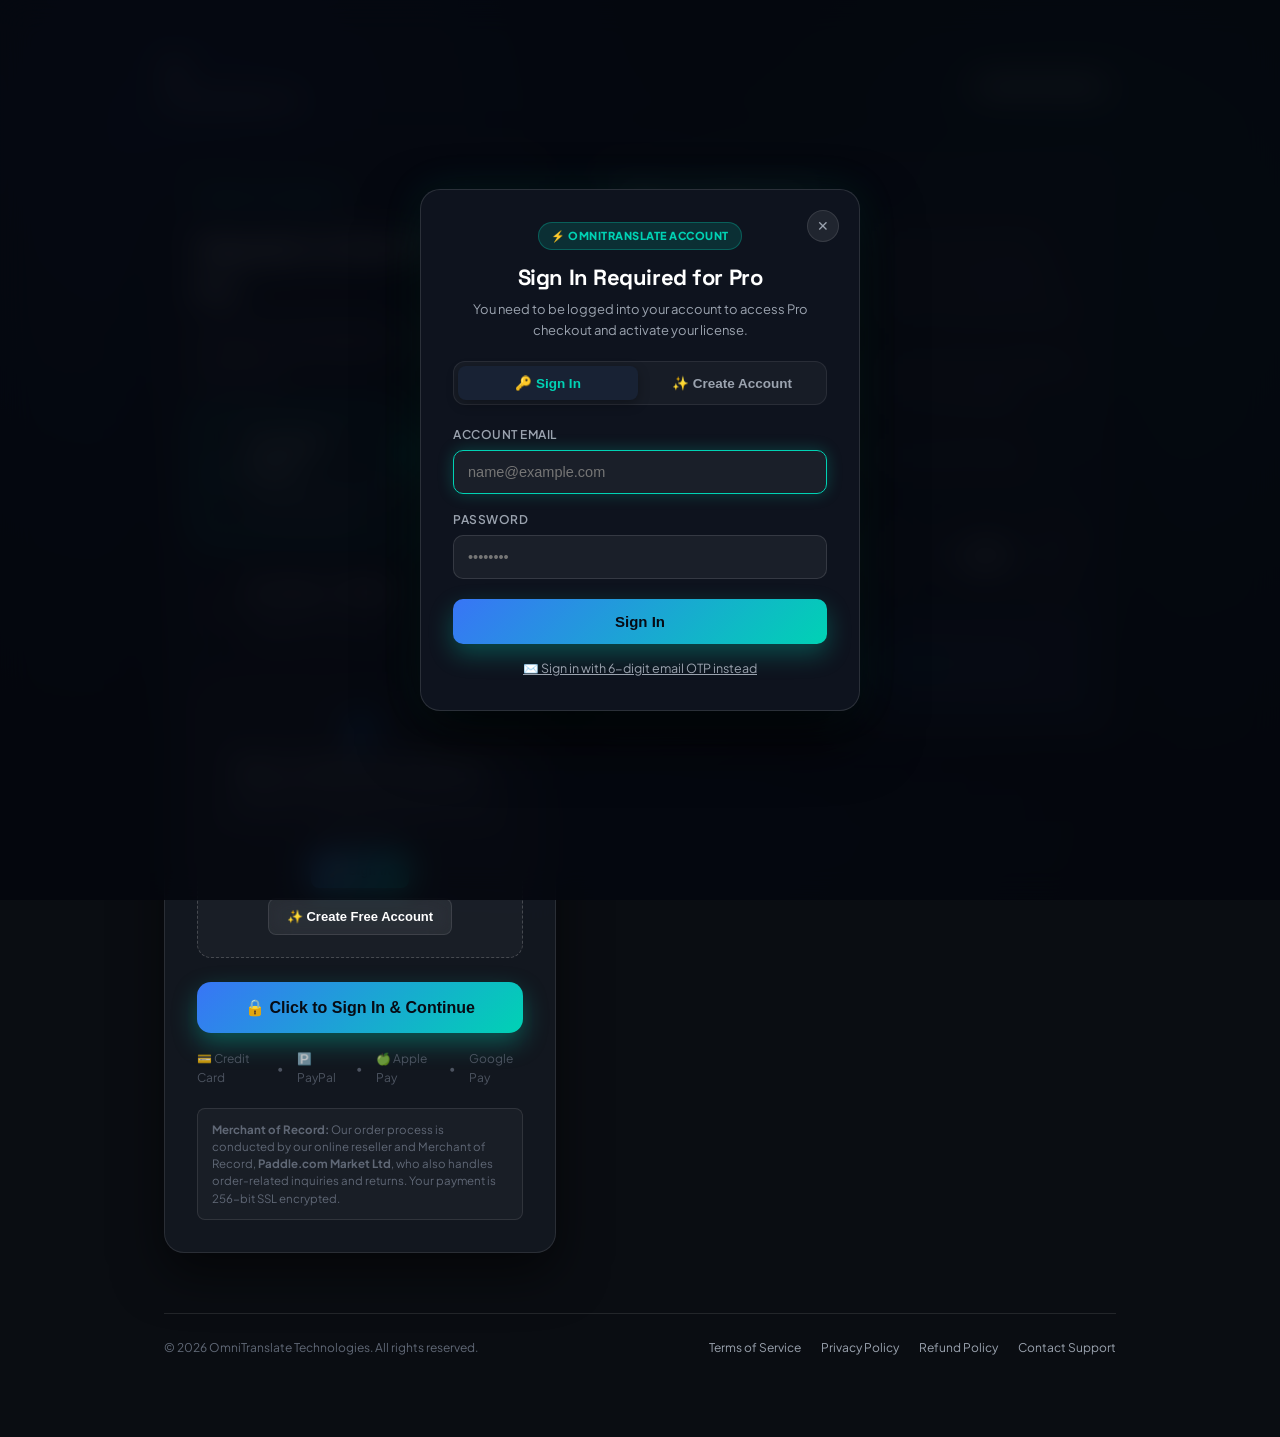
==== commit 0b6ca25a: "fix(auth): bind OmniAuth to window, navigate cleanly to checkout, and auto-prompt login if unauthent" ====
--- a/checkout.html
+++ b/checkout.html
@@ -608,10 +608,23 @@
         if (unauthBox) unauthBox.style.display = 'block';
         if (authedBox) authedBox.style.display = 'none';
 
-        btnProceed.disabled = true;
-        btnProceed.style.opacity = '0.55';
-        btnProceed.style.cursor = 'not-allowed';
-        btnProceed.innerHTML = '<span>🔒 Sign In or Register to Unlock Checkout</span>';
+        btnProceed.disabled = false;
+        btnProceed.style.opacity = '1';
+        btnProceed.style.cursor = 'pointer';
+        btnProceed.innerHTML = '<span>🔒 Click to Sign In &amp; Continue</span>';
+
+        // Auto-prompt sign-in modal if user is not logged in
+        if (urlParams.get('authRequired') === 'true' || !sessionStorage.getItem('omni_checkout_auth_prompted')) {
+          sessionStorage.setItem('omni_checkout_auth_prompted', 'true');
+          setTimeout(() => {
+            window.OmniAuth?.openModal({
+              title: 'Sign In Required for Pro',
+              subtitle: 'You need to be logged into your account to access Pro checkout and activate your license.',
+              defaultTab: 'signin',
+              onSuccess: renderAuthState
+            });
+          }, 300);
+        }
       }
     }
 
